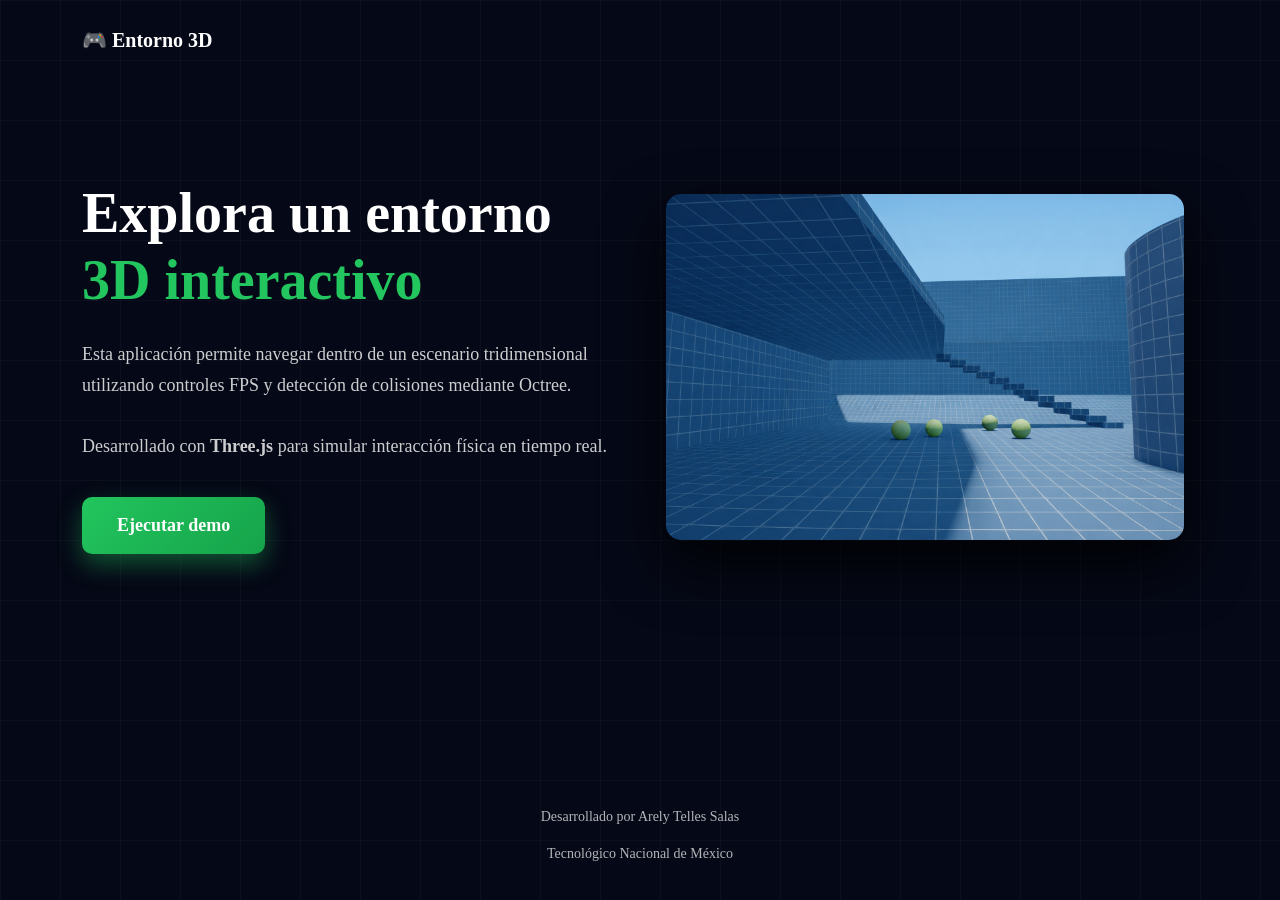
==== index.html @ 85562fb5 "Cambio de juego" ====
<!DOCTYPE html>
<html lang="es">

<head>

    <meta charset="UTF-8">
    <meta name="viewport" content="width=device-width, initial-scale=1.0">

    <title>Entorno 3D Interactivo</title>

    <link rel="icon" href="assets/img/control.png">

    <!-- Bootstrap -->
    <link href="https://cdn.jsdelivr.net/npm/bootstrap@5.3.3/dist/css/bootstrap.min.css" rel="stylesheet">

    <link rel="stylesheet" href="assets/css/index.css">

</head>

<body>


    <!-- NAVBAR -->

    <nav class="navbar navbar-dark">

        <div class="container">

            <a class="navbar-brand fw-bold" href="#">
                🎮 Entorno 3D
            </a>

        </div>

    </nav>


    <!-- HERO -->

    <section class="hero">

        <div class="container">

            <div class="row align-items-center">

                <!-- TEXTO -->

                <div class="col-lg-6">

                    <h1 class="titulo">

                        Explora un entorno <br>

                        <span class="verde">3D interactivo</span>

                    </h1>


                    <p class="descripcion">

                        Esta aplicación permite navegar dentro de un escenario tridimensional
                        utilizando controles FPS y detección de colisiones mediante Octree.

                        <br><br>

                        Desarrollado con <b>Three.js</b> para simular interacción física
                        en tiempo real.

                    </p>


                    <a href="octree_demo.html" class="btn-demo">

                        Ejecutar demo

                    </a>

                </div>



                <!-- IMAGEN -->

                <div class="col-lg-6 text-center">

                    <img src="assets/img/octree.png" class="imagen-demo">

                </div>

            </div>

        </div>

    </section>


    <!-- FOOTER -->

    <footer>

        <p>
            Desarrollado por Arely Telles Salas
        </p>

        <p>
            Tecnológico Nacional de México
        </p>

    </footer>

</body>

</html>
---- assets/css/index.css ----
/* fondo general */

body {

    background: #050816;

    color: white;

    font-family: Segoe UI;

    margin: 0;

    min-height: 100vh;

    display: flex;

    flex-direction: column;

}


/* grid futurista */

body::before {

    content: "";

    position: fixed;

    width: 100%;

    height: 100%;

    background-image:

        linear-gradient(rgba(255, 255, 255, 0.03) 1px, transparent 1px),

        linear-gradient(90deg, rgba(255, 255, 255, 0.03) 1px, transparent 1px);

    background-size: 60px 60px;

    z-index: -1;

}


/* navbar */

.navbar {

    background: transparent;

    padding: 20px;

}


/* hero */

.hero {

    padding: 100px 20px;

}


/* titulo */

.titulo {

    font-size: 3.5rem;

    font-weight: 700;

    line-height: 1.2;

    margin-bottom: 25px;

}


/* texto verde */

.verde {

    color: #22c55e;

}


/* descripcion */

.descripcion {

    font-size: 18px;

    opacity: 0.8;

    line-height: 1.7;

    margin-bottom: 35px;

}


/* boton */

.btn-demo {

    background: linear-gradient(135deg, #22c55e, #16a34a);

    padding: 15px 35px;

    border-radius: 10px;

    text-decoration: none;

    color: white;

    font-weight: 600;

    font-size: 18px;

    transition: 0.3s;

    display: inline-block;

    box-shadow: 0 10px 25px rgba(34, 197, 94, 0.4);

}

.btn-demo:hover {

    transform: scale(1.05);

    box-shadow: 0 15px 35px rgba(34, 197, 94, 0.6);

}


/* imagen */

.imagen-demo {

    width: 95%;

    max-width: 520px;

    border-radius: 15px;

    box-shadow: 0 25px 60px rgba(0, 0, 0, 0.8);

}


/* footer */

footer {

    margin-top: auto;

    text-align: center;

    padding: 20px;

    font-size: 14px;

    opacity: 0.7;

}
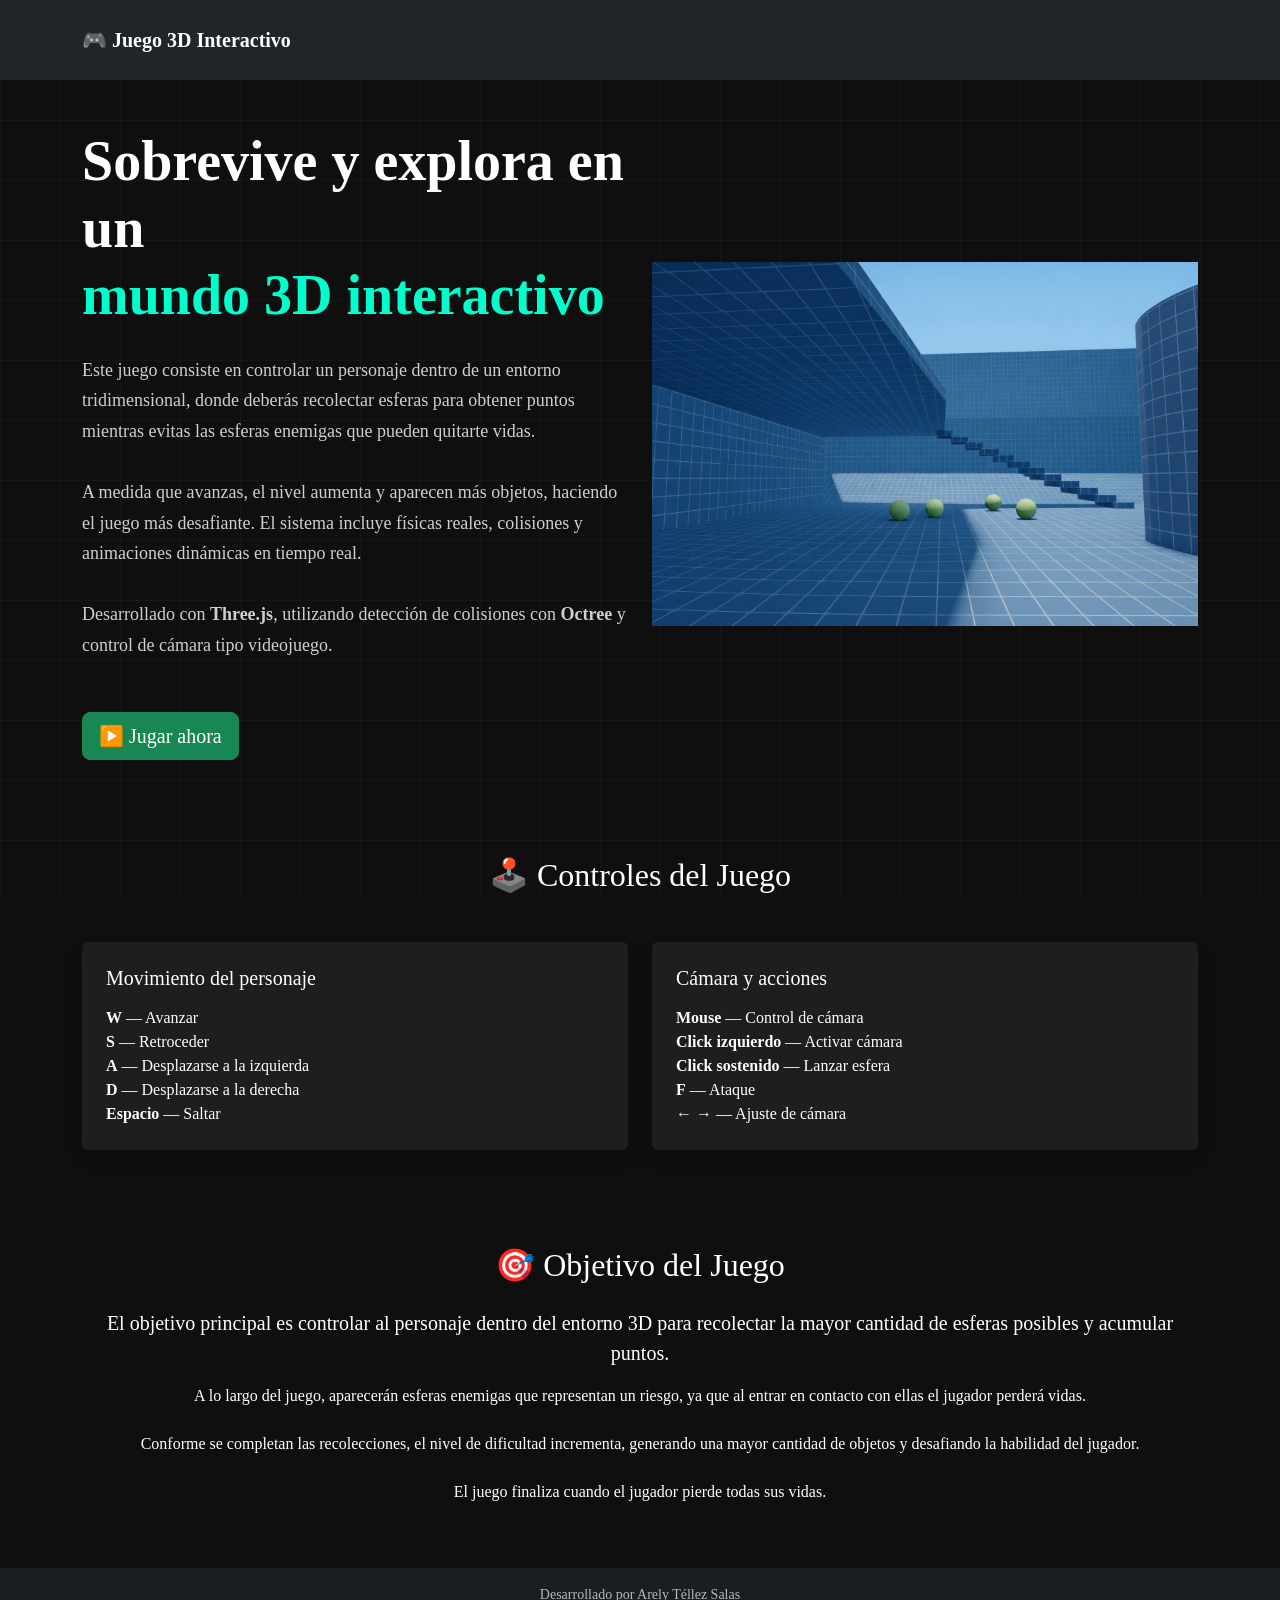
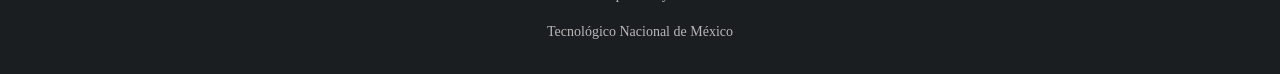
==== commit 79aada76: "Index Cambiado" ====
--- a/index.html
+++ b/index.html
@@ -6,7 +6,7 @@
     <meta charset="UTF-8">
     <meta name="viewport" content="width=device-width, initial-scale=1.0">
 
-    <title>Entorno 3D Interactivo</title>
+    <title>Juego 3D Interactivo</title>
 
     <link rel="icon" href="assets/img/control.png">
 
@@ -17,17 +17,17 @@
 
 </head>
 
-<body>
+<body style="background:#0f0f0f; color:white;">
 
 
     <!-- NAVBAR -->
 
-    <nav class="navbar navbar-dark">
+    <nav class="navbar navbar-dark bg-dark">
 
         <div class="container">
 
             <a class="navbar-brand fw-bold" href="#">
-                🎮 Entorno 3D
+                🎮 Juego 3D Interactivo
             </a>
 
         </div>
@@ -37,7 +37,7 @@
 
     <!-- HERO -->
 
-    <section class="hero">
+    <section class="hero py-5">
 
         <div class="container">
 
@@ -49,29 +49,36 @@
 
                     <h1 class="titulo">
 
-                        Explora un entorno <br>
-
-                        <span class="verde">3D interactivo</span>
+                        Sobrevive y explora en un <br>
+
+                        <span style="color:#00ffcc;">mundo 3D interactivo</span>
 
                     </h1>
 
 
                     <p class="descripcion">
 
-                        Esta aplicación permite navegar dentro de un escenario tridimensional
-                        utilizando controles FPS y detección de colisiones mediante Octree.
+                        Este juego consiste en controlar un personaje dentro de un entorno tridimensional,
+                        donde deberás recolectar esferas para obtener puntos mientras evitas las esferas
+                        enemigas que pueden quitarte vidas.
 
                         <br><br>
 
-                        Desarrollado con <b>Three.js</b> para simular interacción física
-                        en tiempo real.
+                        A medida que avanzas, el nivel aumenta y aparecen más objetos, haciendo el juego
+                        más desafiante. El sistema incluye físicas reales, colisiones y animaciones
+                        dinámicas en tiempo real.
+
+                        <br><br>
+
+                        Desarrollado con <b>Three.js</b>, utilizando detección de colisiones con <b>Octree</b>
+                        y control de cámara tipo videojuego.
 
                     </p>
 
 
-                    <a href="octree_demo.html" class="btn-demo">
-
-                        Ejecutar demo
+                    <a href="octree_demo.html" class="btn btn-success btn-lg mt-3">
+
+                        ▶️ Jugar ahora
 
                     </a>
 
@@ -83,7 +90,7 @@
 
                 <div class="col-lg-6 text-center">
 
-                    <img src="assets/img/octree.png" class="imagen-demo">
+                    <img src="assets/img/octree.png" class="img-fluid">
 
                 </div>
 
@@ -94,12 +101,103 @@
     </section>
 
 
+    <!-- CONTROLES -->
+
+    <section class="controles py-5">
+
+        <div class="container">
+
+            <h2 class="text-center mb-5">🕹️ Controles del Juego</h2>
+
+            <div class="row g-4">
+
+                <!-- MOVIMIENTO -->
+                <div class="col-md-6">
+
+                    <div class="p-4 shadow rounded h-100" style="background:#1e1e1e; color:white;">
+
+                        <h5 class="mb-3">Movimiento del personaje</h5>
+
+                        <ul class="list-unstyled mb-0">
+                            <li><b>W</b> — Avanzar</li>
+                            <li><b>S</b> — Retroceder</li>
+                            <li><b>A</b> — Desplazarse a la izquierda</li>
+                            <li><b>D</b> — Desplazarse a la derecha</li>
+                            <li><b>Espacio</b> — Saltar</li>
+                        </ul>
+
+                    </div>
+
+                </div>
+
+                <!-- CÁMARA -->
+                <div class="col-md-6">
+
+                    <div class="p-4 shadow rounded h-100" style="background:#1e1e1e; color:white;">
+
+                        <h5 class="mb-3">Cámara y acciones</h5>
+
+                        <ul class="list-unstyled mb-0">
+                            <li><b>Mouse</b> — Control de cámara</li>
+                            <li><b>Click izquierdo</b> — Activar cámara</li>
+                            <li><b>Click sostenido</b> — Lanzar esfera</li>
+                            <li><b>F</b> — Ataque</li>
+                            <li><b>← →</b> — Ajuste de cámara</li>
+                        </ul>
+
+                    </div>
+
+                </div>
+
+            </div>
+
+        </div>
+
+    </section>
+
+
+    <!-- OBJETIVO -->
+
+    <section class="objetivo py-5 text-center">
+
+        <div class="container">
+
+            <h2 class="mb-4">🎯 Objetivo del Juego</h2>
+
+            <p class="lead">
+
+                El objetivo principal es controlar al personaje dentro del entorno 3D para recolectar
+                la mayor cantidad de esferas posibles y acumular puntos.
+
+            </p>
+
+            <p>
+
+                A lo largo del juego, aparecerán esferas enemigas que representan un riesgo,
+                ya que al entrar en contacto con ellas el jugador perderá vidas.
+
+                <br><br>
+
+                Conforme se completan las recolecciones, el nivel de dificultad incrementa,
+                generando una mayor cantidad de objetos y desafiando la habilidad del jugador.
+
+                <br><br>
+
+                El juego finaliza cuando el jugador pierde todas sus vidas.
+
+            </p>
+
+        </div>
+
+    </section>
+
+
     <!-- FOOTER -->
 
-    <footer>
+    <footer class="text-center py-3 bg-dark">
 
         <p>
-            Desarrollado por Arely Telles Salas
+            Desarrollado por Arely Téllez Salas
         </p>
 
         <p>
